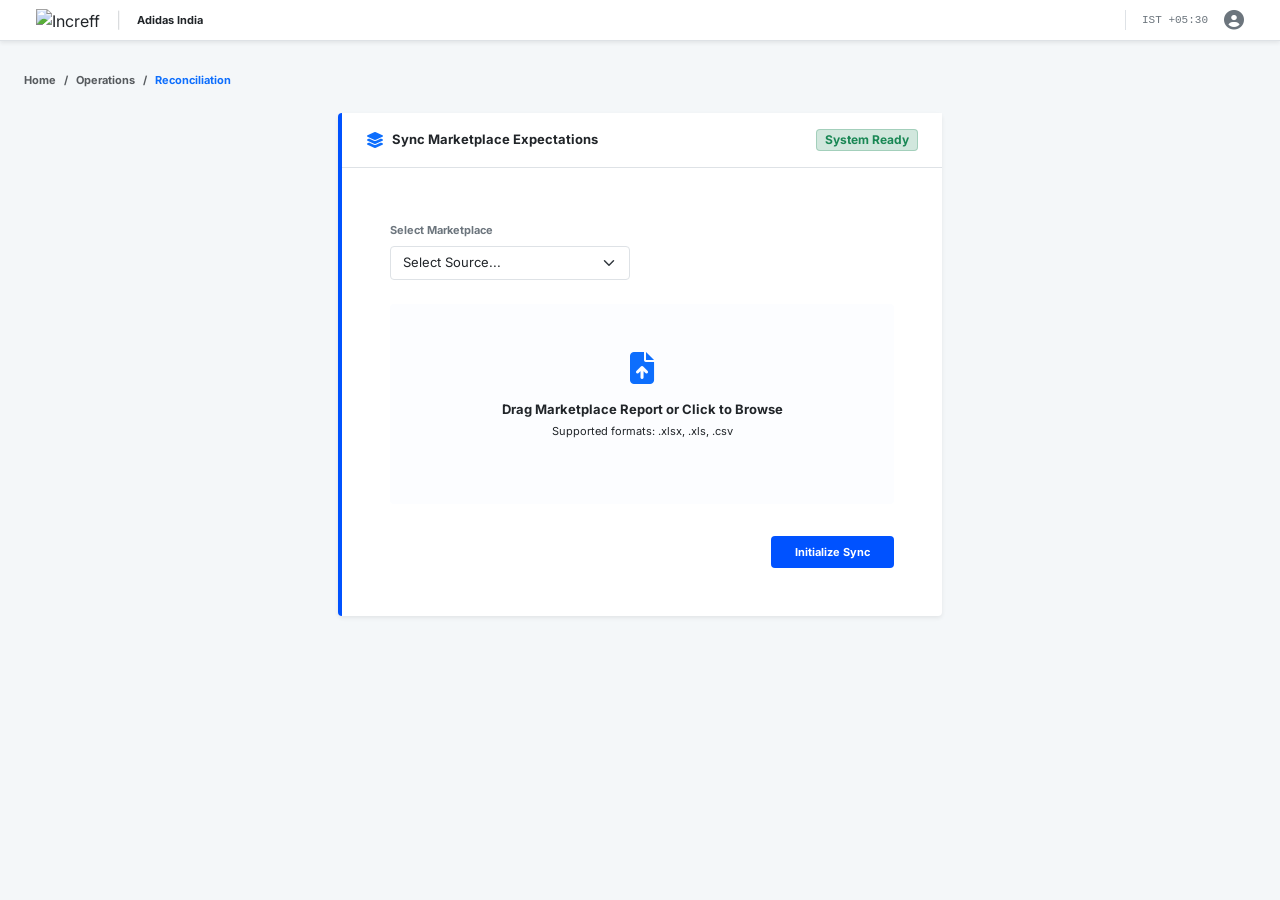
==== index.html @ 899f6508 "Add files via upload" ====
<!DOCTYPE html>
<html lang="en">
<head>
    <meta charset="UTF-8">
    <meta name="viewport" content="width=device-width, initial-scale=1.0">
    <title>Increff | Return Reconciliation AI</title>
    <link href="https://cdn.jsdelivr.net/npm/bootstrap@5.3.0/dist/css/bootstrap.min.css" rel="stylesheet">
    <link href="https://fonts.googleapis.com/css2?family=Inter:wght@400;600;700;800&display=swap" rel="stylesheet">
    <link href="https://cdnjs.cloudflare.com/ajax/libs/font-awesome/6.4.0/css/all.min.css" rel="stylesheet">
    <link rel="stylesheet" href="style.css">
</head>
<body class="increff-bg">

    <nav class="navbar navbar-expand navbar-light bg-white border-bottom fixed-top py-2 px-4 shadow-sm">
        <div class="container-fluid">
            <div class="d-flex align-items-center gap-3">
                <img src="https://cdn.prod.website-files.com/64dacf5e829926e42212e23f/67ea4b4e92d4fccc9bfe60c2_65d6d8b6f1213f493da7d67f_Original%2520Logo_Increff%2520(1).png" alt="Increff" height="22">
                <span class="text-secondary opacity-25">|</span>
                <span class="text-xs fw-bold text-gray-500 uppercase tracking-wider">Adidas India</span>
            </div>
            <div class="ms-auto d-flex align-items-center gap-3 border-start ps-3">
                <span class="text-xs text-secondary font-monospace">IST +05:30</span>
                <i class="fa-solid fa-circle-user text-secondary fs-5"></i>
            </div>
        </div>
    </nav>

    <div class="container-fluid px-4 mt-5 pt-4">
        <nav aria-label="breadcrumb" class="mb-4">
            <ol class="breadcrumb text-xs uppercase fw-bold tracking-tighter">
                <li class="breadcrumb-item"><a href="#" class="text-decoration-none text-muted">Home</a></li>
                <li class="breadcrumb-item"><a href="#" class="text-decoration-none text-muted">Operations</a></li>
                <li class="breadcrumb-item active text-primary" aria-current="page">Reconciliation</li>
            </ol>
        </nav>

        <div class="row justify-content-center">
            <div class="col-12 col-lg-8 col-xl-6">
                <div class="increff-card shadow-sm border-0 rounded-1 animate-fade-in">
                    <div class="card-header bg-white border-bottom px-4 py-3 d-flex align-items-center justify-content-between">
                        <div class="d-flex align-items-center gap-2">
                            <i class="fa-solid fa-layer-group text-primary"></i>
                            <h2 class="text-sm fw-bold text-gray-800 m-0 uppercase tracking-tight">Sync Marketplace Expectations</h2>
                        </div>
                        <span class="badge bg-success-subtle text-success border border-success border-opacity-25 rounded-1">System Ready</span>
                    </div>

                    <div class="card-body p-4 p-md-5">
                        <div id="ui-upload" class="row g-4">
                            <div class="col-md-6">
                                <label class="form-label text-xs fw-bold text-secondary uppercase">Select Marketplace</label>
                                <select id="marketplace-select" class="form-select border-gray-300 rounded-1 text-sm shadow-none focus-primary">
                                    <option value="" disabled selected>Select Source...</option>
                                    <option value="AMAZON_SC">AMAZON_SC</option>
                                    <option value="FLIPKART">FLIPKART</option>
                                    <option value="MYNTRAV4">MYNTRAV4</option>
                                    <option value="NYKAA">NYKAA</option>
                                    <option value="TATACLIQ">TATACLIQ</option>
                                </select>
                            </div>

                            <div class="col-12">
                                <div id="drop-zone" class="increff-dropzone p-5 text-center border-2 border-dashed rounded-1 transition-all cursor-pointer">
                                    <input type="file" id="file-input" class="d-none" accept=".csv,.xlsx,.xls">
                                    <i class="fa-solid fa-file-arrow-up text-primary fs-2 mb-3"></i>
                                    <p id="file-label" class="text-sm fw-bold text-gray-700 mb-1">Drag Marketplace Report or Click to Browse</p>
                                    <p class="text-xs text-gray-400">Supported formats: .xlsx, .xls, .csv</p>
                                </div>
                            </div>

                            <div class="col-12 text-end">
                                <button id="submit-btn" class="btn btn-primary rounded-1 text-xs fw-bold uppercase tracking-widest px-4 py-2 mt-2">
                                    Initialize Sync
                                </button>
                            </div>
                        </div>

                        <div id="ui-processing" class="d-none text-center py-5">
                            <div class="terminal-box text-start p-3 mb-4 font-monospace shadow-inner">
                                <div id="terminal-logs" class="text-xs text-info">
                                    <p class="mb-1 text-secondary opacity-50">> Booting Reconciliation Engine...</p>
                                    <p class="mb-1 text-secondary opacity-50">> Establishing secure handshake with n8n...</p>
                                </div>
                            </div>
                            <div class="spinner-border text-primary spinner-border-sm mb-3" role="status"></div>
                            <p class="text-xs fw-bold text-gray-600 uppercase tracking-widest">Processing Data...</p>
                        </div>

                        <div id="ui-success" class="d-none text-center py-5 animate-slide-up">
                            <div class="success-icon-box mx-auto mb-4">
                                <i class="fa-solid fa-check text-white fs-4"></i>
                            </div>
                            <h4 class="text-lg fw-bold text-gray-800 mb-2">Sync Process Completed</h4>
                            <p class="text-sm text-gray-500 mb-5 px-md-5 text-center">Your reconciliation report for Adidas India has been successfully generated and is ready for export.</p>
                            
                            <div class="d-flex flex-column flex-md-row justify-content-center gap-3">
                                <a id="download-btn" href="#" class="btn btn-dark rounded-1 text-xs fw-bold uppercase px-4 py-2">
                                    Download Final Output
                                </a>
                                <button onclick="location.reload()" class="btn btn-outline-secondary rounded-1 text-xs fw-bold uppercase px-4 py-2">Start New Session</button>
                            </div>
                        </div>
                    </div>
                </div>
            </div>
        </div>
    </div>

    <div class="toast-container position-fixed bottom-0 end-0 p-3">
        <div id="errorToast" class="toast align-items-center text-white bg-danger border-0 rounded-1 shadow" role="alert">
            <div class="d-flex p-2">
                <div class="toast-body text-xs fw-bold">
                    <i class="fa-solid fa-circle-exclamation me-2"></i> <span id="errorMsg">System Error</span>
                </div>
                <button type="button" class="btn-close btn-close-white me-2 m-auto" data-bs-dismiss="toast"></button>
            </div>
        </div>
    </div>

    <script src="https://cdn.jsdelivr.net/npm/bootstrap@5.3.0/dist/js/bootstrap.bundle.min.js"></script>
    <script src="script.js"></script>
</body>
</html>
---- style.css ----
/* Increff Professional Theme */
body {
    background-color: #F4F7F9;
    font-family: 'Inter', sans-serif;
    -webkit-font-smoothing: antialiased;
}

.text-xs {
    font-size: 11px;
}

.text-sm {
    font-size: 13px;
}

.text-lg {
    font-size: 18px;
}

/* Main Widget Card */
.increff-card {
    background: #FFFFFF;
    border-left: 4px solid #0052FF !important;
}

/* Form Styles */
.focus-primary:focus {
    border-color: #0052FF;
    box-shadow: 0 0 0 0.2rem rgba(0, 82, 255, 0.1);
}

.increff-dropzone {
    background-color: #FCFDFF;
    border-color: #DCE3E9;
    transition: all 0.2s ease;
}

.increff-dropzone:hover,
.drop-zone-active {
    background-color: #F0F5FF;
    border-color: #0052FF !important;
}

/* System Monitor Box */
.terminal-box {
    background-color: #1A1C22;
    border-radius: 2px;
    height: 120px;
    overflow-y: auto;
    border-bottom: 2px solid #0052FF;
}

/* Feedback Components */
.success-icon-box {
    width: 60px;
    height: 60px;
    background-color: #2ECC71;
    border-radius: 50%;
    display: flex;
    align-items: center;
    justify-content: center;
}

.btn-primary {
    background-color: #0052FF;
    border: none;
}

.btn-primary:hover {
    background-color: #0041CC;
}

/* Animations */
.animate-fade-in {
    animation: fadeIn 0.4s ease-out;
}

@keyframes fadeIn {
    from {
        opacity: 0;
    }

    to {
        opacity: 1;
    }
}

.animate-slide-up {
    animation: slideUp 0.4s ease-out;
}

@keyframes slideUp {
    from {
        transform: translateY(20px);
        opacity: 0;
    }

    to {
        transform: translateY(0);
        opacity: 1;
    }
}

/* Mobile Adjustments */
@media (max-width: 768px) {
    .container-fluid {
        padding-top: 2rem;
    }

    .card-body {
        padding: 1.5rem !important;
    }
}
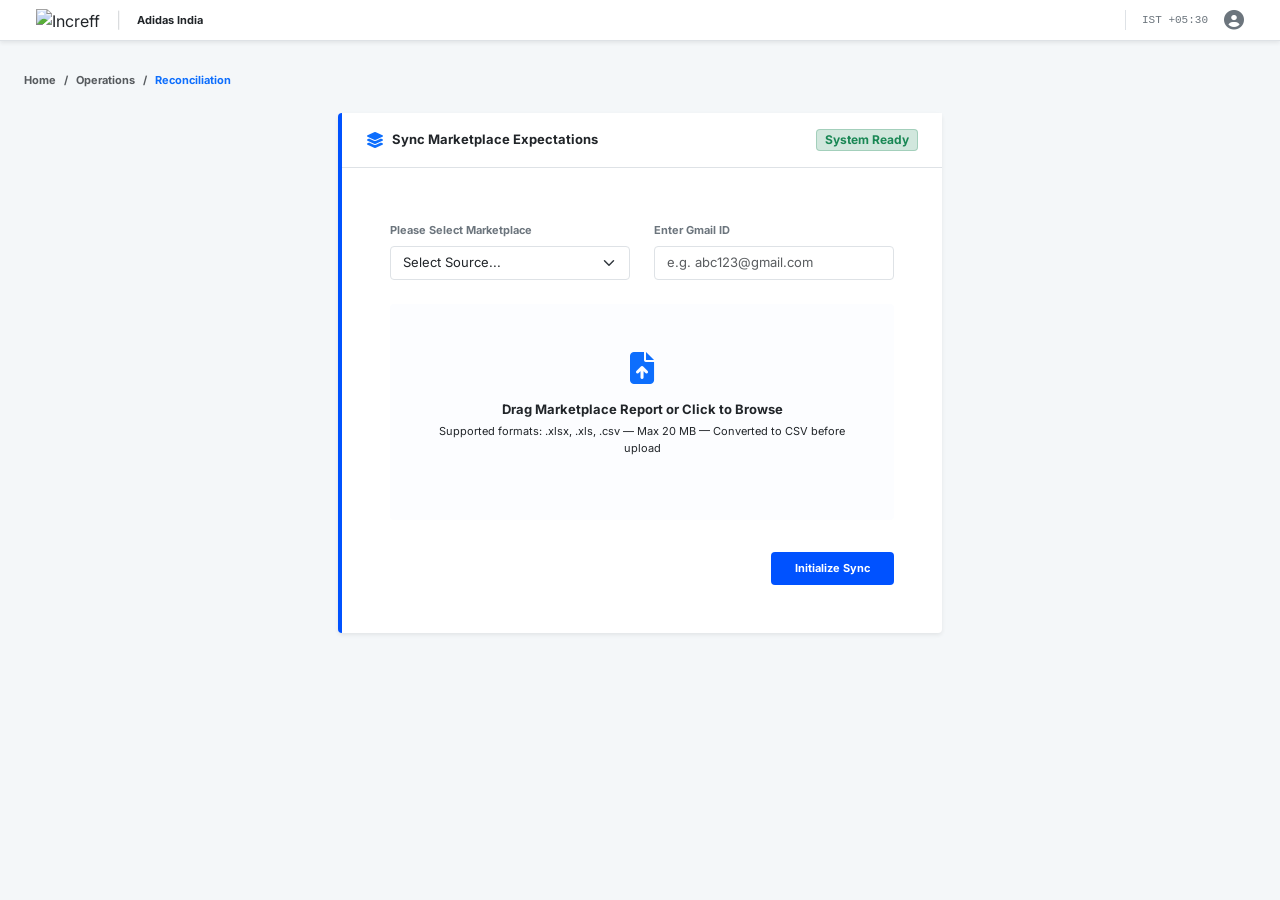
==== commit c6bbaeaf: "Add files via upload Version 3" ====
--- a/index.html
+++ b/index.html
@@ -1,123 +1,153 @@
-<!DOCTYPE html>
-<html lang="en">
-<head>
-    <meta charset="UTF-8">
-    <meta name="viewport" content="width=device-width, initial-scale=1.0">
-    <title>Increff | Return Reconciliation AI</title>
-    <link href="https://cdn.jsdelivr.net/npm/bootstrap@5.3.0/dist/css/bootstrap.min.css" rel="stylesheet">
-    <link href="https://fonts.googleapis.com/css2?family=Inter:wght@400;600;700;800&display=swap" rel="stylesheet">
-    <link href="https://cdnjs.cloudflare.com/ajax/libs/font-awesome/6.4.0/css/all.min.css" rel="stylesheet">
-    <link rel="stylesheet" href="style.css">
-</head>
-<body class="increff-bg">
-
-    <nav class="navbar navbar-expand navbar-light bg-white border-bottom fixed-top py-2 px-4 shadow-sm">
-        <div class="container-fluid">
-            <div class="d-flex align-items-center gap-3">
-                <img src="https://cdn.prod.website-files.com/64dacf5e829926e42212e23f/67ea4b4e92d4fccc9bfe60c2_65d6d8b6f1213f493da7d67f_Original%2520Logo_Increff%2520(1).png" alt="Increff" height="22">
-                <span class="text-secondary opacity-25">|</span>
-                <span class="text-xs fw-bold text-gray-500 uppercase tracking-wider">Adidas India</span>
-            </div>
-            <div class="ms-auto d-flex align-items-center gap-3 border-start ps-3">
-                <span class="text-xs text-secondary font-monospace">IST +05:30</span>
-                <i class="fa-solid fa-circle-user text-secondary fs-5"></i>
-            </div>
-        </div>
-    </nav>
-
-    <div class="container-fluid px-4 mt-5 pt-4">
-        <nav aria-label="breadcrumb" class="mb-4">
-            <ol class="breadcrumb text-xs uppercase fw-bold tracking-tighter">
-                <li class="breadcrumb-item"><a href="#" class="text-decoration-none text-muted">Home</a></li>
-                <li class="breadcrumb-item"><a href="#" class="text-decoration-none text-muted">Operations</a></li>
-                <li class="breadcrumb-item active text-primary" aria-current="page">Reconciliation</li>
-            </ol>
-        </nav>
-
-        <div class="row justify-content-center">
-            <div class="col-12 col-lg-8 col-xl-6">
-                <div class="increff-card shadow-sm border-0 rounded-1 animate-fade-in">
-                    <div class="card-header bg-white border-bottom px-4 py-3 d-flex align-items-center justify-content-between">
-                        <div class="d-flex align-items-center gap-2">
-                            <i class="fa-solid fa-layer-group text-primary"></i>
-                            <h2 class="text-sm fw-bold text-gray-800 m-0 uppercase tracking-tight">Sync Marketplace Expectations</h2>
-                        </div>
-                        <span class="badge bg-success-subtle text-success border border-success border-opacity-25 rounded-1">System Ready</span>
-                    </div>
-
-                    <div class="card-body p-4 p-md-5">
-                        <div id="ui-upload" class="row g-4">
-                            <div class="col-md-6">
-                                <label class="form-label text-xs fw-bold text-secondary uppercase">Select Marketplace</label>
-                                <select id="marketplace-select" class="form-select border-gray-300 rounded-1 text-sm shadow-none focus-primary">
-                                    <option value="" disabled selected>Select Source...</option>
-                                    <option value="AMAZON_SC">AMAZON_SC</option>
-                                    <option value="FLIPKART">FLIPKART</option>
-                                    <option value="MYNTRAV4">MYNTRAV4</option>
-                                    <option value="NYKAA">NYKAA</option>
-                                    <option value="TATACLIQ">TATACLIQ</option>
-                                </select>
-                            </div>
-
-                            <div class="col-12">
-                                <div id="drop-zone" class="increff-dropzone p-5 text-center border-2 border-dashed rounded-1 transition-all cursor-pointer">
-                                    <input type="file" id="file-input" class="d-none" accept=".csv,.xlsx,.xls">
-                                    <i class="fa-solid fa-file-arrow-up text-primary fs-2 mb-3"></i>
-                                    <p id="file-label" class="text-sm fw-bold text-gray-700 mb-1">Drag Marketplace Report or Click to Browse</p>
-                                    <p class="text-xs text-gray-400">Supported formats: .xlsx, .xls, .csv</p>
-                                </div>
-                            </div>
-
-                            <div class="col-12 text-end">
-                                <button id="submit-btn" class="btn btn-primary rounded-1 text-xs fw-bold uppercase tracking-widest px-4 py-2 mt-2">
-                                    Initialize Sync
-                                </button>
-                            </div>
-                        </div>
-
-                        <div id="ui-processing" class="d-none text-center py-5">
-                            <div class="terminal-box text-start p-3 mb-4 font-monospace shadow-inner">
-                                <div id="terminal-logs" class="text-xs text-info">
-                                    <p class="mb-1 text-secondary opacity-50">> Booting Reconciliation Engine...</p>
-                                    <p class="mb-1 text-secondary opacity-50">> Establishing secure handshake with n8n...</p>
-                                </div>
-                            </div>
-                            <div class="spinner-border text-primary spinner-border-sm mb-3" role="status"></div>
-                            <p class="text-xs fw-bold text-gray-600 uppercase tracking-widest">Processing Data...</p>
-                        </div>
-
-                        <div id="ui-success" class="d-none text-center py-5 animate-slide-up">
-                            <div class="success-icon-box mx-auto mb-4">
-                                <i class="fa-solid fa-check text-white fs-4"></i>
-                            </div>
-                            <h4 class="text-lg fw-bold text-gray-800 mb-2">Sync Process Completed</h4>
-                            <p class="text-sm text-gray-500 mb-5 px-md-5 text-center">Your reconciliation report for Adidas India has been successfully generated and is ready for export.</p>
-                            
-                            <div class="d-flex flex-column flex-md-row justify-content-center gap-3">
-                                <a id="download-btn" href="#" class="btn btn-dark rounded-1 text-xs fw-bold uppercase px-4 py-2">
-                                    Download Final Output
-                                </a>
-                                <button onclick="location.reload()" class="btn btn-outline-secondary rounded-1 text-xs fw-bold uppercase px-4 py-2">Start New Session</button>
-                            </div>
-                        </div>
-                    </div>
-                </div>
-            </div>
-        </div>
-    </div>
-
-    <div class="toast-container position-fixed bottom-0 end-0 p-3">
-        <div id="errorToast" class="toast align-items-center text-white bg-danger border-0 rounded-1 shadow" role="alert">
-            <div class="d-flex p-2">
-                <div class="toast-body text-xs fw-bold">
-                    <i class="fa-solid fa-circle-exclamation me-2"></i> <span id="errorMsg">System Error</span>
-                </div>
-                <button type="button" class="btn-close btn-close-white me-2 m-auto" data-bs-dismiss="toast"></button>
-            </div>
-        </div>
-    </div>
-
-    <script src="https://cdn.jsdelivr.net/npm/bootstrap@5.3.0/dist/js/bootstrap.bundle.min.js"></script>
-    <script src="script.js"></script>
-</body>
-</html>+<!DOCTYPE html>
+<html lang="en">
+<head>
+    <meta charset="UTF-8">
+    <meta name="viewport" content="width=device-width, initial-scale=1.0">
+    <title>Increff | Return Reconciliation AI</title>
+    <link href="https://cdn.jsdelivr.net/npm/bootstrap@5.3.0/dist/css/bootstrap.min.css" rel="stylesheet">
+    <link href="https://fonts.googleapis.com/css2?family=Inter:wght@400;600;700;800&display=swap" rel="stylesheet">
+    <link href="https://cdnjs.cloudflare.com/ajax/libs/font-awesome/6.4.0/css/all.min.css" rel="stylesheet">
+    <link rel="stylesheet" href="style.css">
+</head>
+<body class="increff-bg">
+
+    <nav class="navbar navbar-expand navbar-light bg-white border-bottom fixed-top py-2 px-4 shadow-sm">
+        <div class="container-fluid">
+            <div class="d-flex align-items-center gap-3">
+                <img src="https://cdn.prod.website-files.com/64dacf5e829926e42212e23f/67ea4b4e92d4fccc9bfe60c2_65d6d8b6f1213f493da7d67f_Original%2520Logo_Increff%2520(1).png" alt="Increff" height="22">
+                <span class="text-secondary opacity-25">|</span>
+                <span class="inc-text-xs fw-bold text-gray-500 uppercase tracking-wider">Adidas India</span>
+            </div>
+            <div class="ms-auto d-flex align-items-center gap-3 border-start ps-3">
+                <span class="inc-text-xs text-secondary font-monospace">IST +05:30</span>
+                <i class="fa-solid fa-circle-user text-secondary fs-5"></i>
+            </div>
+        </div>
+    </nav>
+
+    <div class="container-fluid px-4 mt-5 pt-4">
+        <nav aria-label="breadcrumb" class="mb-4">
+            <ol class="breadcrumb inc-text-xs uppercase fw-bold tracking-tighter">
+                <li class="breadcrumb-item"><a href="#" class="text-decoration-none text-muted">Home</a></li>
+                <li class="breadcrumb-item"><a href="#" class="text-decoration-none text-muted">Operations</a></li>
+                <li class="breadcrumb-item active text-primary" aria-current="page">Reconciliation</li>
+            </ol>
+        </nav>
+
+        <div class="row justify-content-center">
+            <div class="col-12 col-lg-8 col-xl-6">
+                <div class="increff-card shadow-sm border-0 rounded-1 animate-fade-in">
+                    <div class="card-header bg-white border-bottom px-4 py-3 d-flex align-items-center justify-content-between">
+                        <div class="d-flex align-items-center gap-2">
+                            <i class="fa-solid fa-layer-group text-primary"></i>
+                            <h2 class="inc-text-sm fw-bold text-gray-800 m-0 uppercase tracking-tight">Sync Marketplace Expectations</h2>
+                        </div>
+                        <span class="badge bg-success-subtle text-success border border-success border-opacity-25 rounded-1">System Ready</span>
+                    </div>
+
+                    <div class="card-body p-4 p-md-5">
+
+                        <!-- Upload UI -->
+                        <div id="ui-upload" class="row g-4">
+                            <div class="col-md-6">
+                                <label class="form-label inc-text-xs fw-bold text-secondary uppercase" for="marketplace-select">Please Select Marketplace</label>
+                                <select id="marketplace-select" class="form-select border-gray-300 rounded-1 inc-text-sm shadow-none focus-primary">
+                                    <option value="" disabled selected>Select Source...</option>
+                                    <option value="AMAZON_SC">AMAZON_SC</option>
+                                    <option value="FLIPKART">FLIPKART</option>
+                                    <option value="MYNTRAV4">MYNTRAV4</option>
+                                    <option value="NYKAA">NYKAA</option>
+                                    <option value="TATACLIQ">TATACLIQ</option>
+                                </select>
+                                <div id="marketplace-error" class="inc-text-xs text-danger mt-1 d-none">Please select a marketplace.</div>
+                            </div>
+
+                            <div class="col-md-6">
+                                <label class="form-label inc-text-xs fw-bold text-secondary uppercase" for="user-id">Enter Gmail ID</label>
+                                <input
+                                    type="text"
+                                    id="user-id"
+                                    class="form-control border-gray-300 rounded-1 inc-text-sm shadow-none focus-primary"
+                                    placeholder="e.g. abc123@gmail.com"
+                                    maxlength="50"
+                                    autocomplete="off"
+                                    spellcheck="false"
+                                >
+                                <div id="user-id-error" class="inc-text-xs text-danger mt-1 d-none">Enter a valid User ID (letters, numbers, underscores, hyphens only).</div>
+                            </div>
+
+                            <div class="col-12">
+                                <div id="drop-zone"
+                                     class="increff-dropzone p-5 text-center border-2 border-dashed rounded-1 transition-all cursor-pointer"
+                                     role="button"
+                                     tabindex="0"
+                                     aria-label="Upload marketplace report. Drag and drop or press Enter to browse files.">
+                                    <input type="file" id="file-input" class="d-none" accept=".csv,.xlsx,.xls">
+                                    <i class="fa-solid fa-file-arrow-up text-primary fs-2 mb-3"></i>
+                                    <p id="file-label" class="inc-text-sm fw-bold text-gray-700 mb-1">Drag Marketplace Report or Click to Browse</p>
+                                    <p class="inc-text-xs text-gray-400">Supported formats: .xlsx, .xls, .csv &mdash; Max 20 MB &mdash; Converted to CSV before upload</p>
+                                </div>
+                                <div id="file-error" class="inc-text-xs text-danger mt-1 d-none">Please upload a valid file.</div>
+                            </div>
+
+                            <div class="col-12 text-end">
+                                <button id="submit-btn" class="btn btn-primary rounded-1 inc-text-xs fw-bold uppercase tracking-widest px-4 py-2 mt-2">
+                                    Initialize Sync
+                                </button>
+                            </div>
+                        </div>
+
+                        <!-- Processing UI -->
+                        <div id="ui-processing" class="d-none text-center py-5">
+                            <div class="terminal-box text-start p-3 mb-4 font-monospace shadow-inner">
+                                <div id="terminal-logs" class="inc-text-xs text-info">
+                                    <p class="mb-1 text-secondary opacity-50">> Booting Reconciliation Engine...</p>
+                                    <p class="mb-1 text-secondary opacity-50">> Establishing secure handshake with n8n...</p>
+                                </div>
+                            </div>
+                            <div class="spinner-border text-primary spinner-border-sm mb-3" role="status">
+                                <span class="visually-hidden">Processing...</span>
+                            </div>
+                            <p class="inc-text-xs fw-bold text-gray-600 uppercase tracking-widest">Processing Data...</p>
+                        </div>
+
+                        <!-- Success UI -->
+                        <div id="ui-success" class="d-none text-center py-5 animate-slide-up">
+                            <div class="success-icon-box mx-auto mb-4">
+                                <i class="fa-solid fa-check text-white fs-4"></i>
+                            </div>
+                            <h4 class="inc-text-lg fw-bold text-gray-800 mb-2">Sync Process Completed</h4>
+                            <p class="inc-text-sm text-gray-500 mb-2 px-md-5 text-center">Your reconciliation report has been queued successfully.</p>
+                            <p class="inc-text-xs text-gray-400 mb-4 px-md-5 text-center">
+                                <i class="fa-solid fa-envelope me-1"></i>
+                                The output will be delivered to your registered email shortly. <b>Thank You</b>
+                            </p>
+                            <div class="mt-2">
+                                <button id="reset-btn" class="btn btn-primary rounded-1 inc-text-xs fw-bold uppercase tracking-widest px-4 py-2">Start New Sync</button>
+                            </div>
+                        </div>
+
+                    </div>
+                </div>
+            </div>
+        </div>
+    </div>
+
+    <!-- Error Toast -->
+    <div class="toast-container position-fixed bottom-0 end-0 p-3">
+        <div id="errorToast" class="toast align-items-center text-white bg-danger border-0 rounded-1 shadow" role="alert" aria-live="assertive" aria-atomic="true">
+            <div class="d-flex p-2">
+                <div class="toast-body inc-text-xs fw-bold">
+                    <i class="fa-solid fa-circle-exclamation me-2"></i> <span id="errorMsg">System Error</span>
+                </div>
+                <button type="button" class="btn-close btn-close-white me-2 m-auto" data-bs-dismiss="toast" aria-label="Close"></button>
+            </div>
+        </div>
+    </div>
+
+    <script src="https://cdn.jsdelivr.net/npm/bootstrap@5.3.0/dist/js/bootstrap.bundle.min.js"></script>
+    <!-- SheetJS for client-side XLSX/XLS → CSV conversion -->
+    <script src="https://cdn.jsdelivr.net/npm/xlsx@0.18.5/dist/xlsx.full.min.js"></script>
+    <script src="script.js"></script>
+</body>
+</html>
--- a/style.css
+++ b/style.css
@@ -1,113 +1,122 @@
-/* Increff Professional Theme */
-body {
-    background-color: #F4F7F9;
-    font-family: 'Inter', sans-serif;
-    -webkit-font-smoothing: antialiased;
-}
-
-.text-xs {
-    font-size: 11px;
-}
-
-.text-sm {
-    font-size: 13px;
-}
-
-.text-lg {
-    font-size: 18px;
-}
-
-/* Main Widget Card */
-.increff-card {
-    background: #FFFFFF;
-    border-left: 4px solid #0052FF !important;
-}
-
-/* Form Styles */
-.focus-primary:focus {
-    border-color: #0052FF;
-    box-shadow: 0 0 0 0.2rem rgba(0, 82, 255, 0.1);
-}
-
-.increff-dropzone {
-    background-color: #FCFDFF;
-    border-color: #DCE3E9;
-    transition: all 0.2s ease;
-}
-
-.increff-dropzone:hover,
-.drop-zone-active {
-    background-color: #F0F5FF;
-    border-color: #0052FF !important;
-}
-
-/* System Monitor Box */
-.terminal-box {
-    background-color: #1A1C22;
-    border-radius: 2px;
-    height: 120px;
-    overflow-y: auto;
-    border-bottom: 2px solid #0052FF;
-}
-
-/* Feedback Components */
-.success-icon-box {
-    width: 60px;
-    height: 60px;
-    background-color: #2ECC71;
-    border-radius: 50%;
-    display: flex;
-    align-items: center;
-    justify-content: center;
-}
-
-.btn-primary {
-    background-color: #0052FF;
-    border: none;
-}
-
-.btn-primary:hover {
-    background-color: #0041CC;
-}
-
-/* Animations */
-.animate-fade-in {
-    animation: fadeIn 0.4s ease-out;
-}
-
-@keyframes fadeIn {
-    from {
-        opacity: 0;
-    }
-
-    to {
-        opacity: 1;
-    }
-}
-
-.animate-slide-up {
-    animation: slideUp 0.4s ease-out;
-}
-
-@keyframes slideUp {
-    from {
-        transform: translateY(20px);
-        opacity: 0;
-    }
-
-    to {
-        transform: translateY(0);
-        opacity: 1;
-    }
-}
-
-/* Mobile Adjustments */
-@media (max-width: 768px) {
-    .container-fluid {
-        padding-top: 2rem;
-    }
-
-    .card-body {
-        padding: 1.5rem !important;
-    }
-}+/* Increff Professional Theme */
+body {
+    background-color: #F4F7F9;
+    font-family: 'Inter', sans-serif;
+    -webkit-font-smoothing: antialiased;
+}
+
+/* FIX: Renamed .text-xs/.text-sm/.text-lg → .inc-text-* to avoid Bootstrap namespace conflicts */
+.inc-text-xs {
+    font-size: 11px;
+}
+
+.inc-text-sm {
+    font-size: 13px;
+}
+
+.inc-text-lg {
+    font-size: 18px;
+}
+
+/* Main Widget Card */
+.increff-card {
+    background: #FFFFFF;
+    border-left: 4px solid #0052FF !important;
+}
+
+/* Form Styles */
+.focus-primary:focus {
+    border-color: #0052FF;
+    box-shadow: 0 0 0 0.2rem rgba(0, 82, 255, 0.1);
+}
+
+.increff-dropzone {
+    background-color: #FCFDFF;
+    border-color: #DCE3E9;
+    transition: all 0.2s ease;
+}
+
+/* FIX: Added :focus style so keyboard users can see focus state on the drop zone */
+.increff-dropzone:hover,
+.increff-dropzone:focus,
+.drop-zone-active {
+    background-color: #F0F5FF;
+    border-color: #0052FF !important;
+    outline: none;
+}
+
+/* System Monitor Box */
+.terminal-box {
+    background-color: #1A1C22;
+    border-radius: 2px;
+    height: 120px;
+    overflow-y: auto;
+    border-bottom: 2px solid #0052FF;
+}
+
+/* Feedback Components */
+.success-icon-box {
+    width: 60px;
+    height: 60px;
+    background-color: #2ECC71;
+    border-radius: 50%;
+    display: flex;
+    align-items: center;
+    justify-content: center;
+}
+
+.btn-primary {
+    background-color: #0052FF;
+    border: none;
+}
+
+.btn-primary:hover {
+    background-color: #0041CC;
+}
+
+.btn-primary:disabled {
+    background-color: #7FAAFF;
+    cursor: not-allowed;
+}
+
+/* Animations */
+.animate-fade-in {
+    animation: fadeIn 0.4s ease-out;
+}
+
+@keyframes fadeIn {
+    from {
+        opacity: 0;
+    }
+
+    to {
+        opacity: 1;
+    }
+}
+
+.animate-slide-up {
+    animation: slideUp 0.4s ease-out;
+}
+
+@keyframes slideUp {
+    from {
+        transform: translateY(20px);
+        opacity: 0;
+    }
+
+    to {
+        transform: translateY(0);
+        opacity: 1;
+    }
+}
+
+/* Mobile Adjustments */
+@media (max-width: 768px) {
+    .container-fluid {
+        padding-top: 2rem;
+    }
+
+    .card-body {
+        padding: 1.5rem !important;
+    }
+}
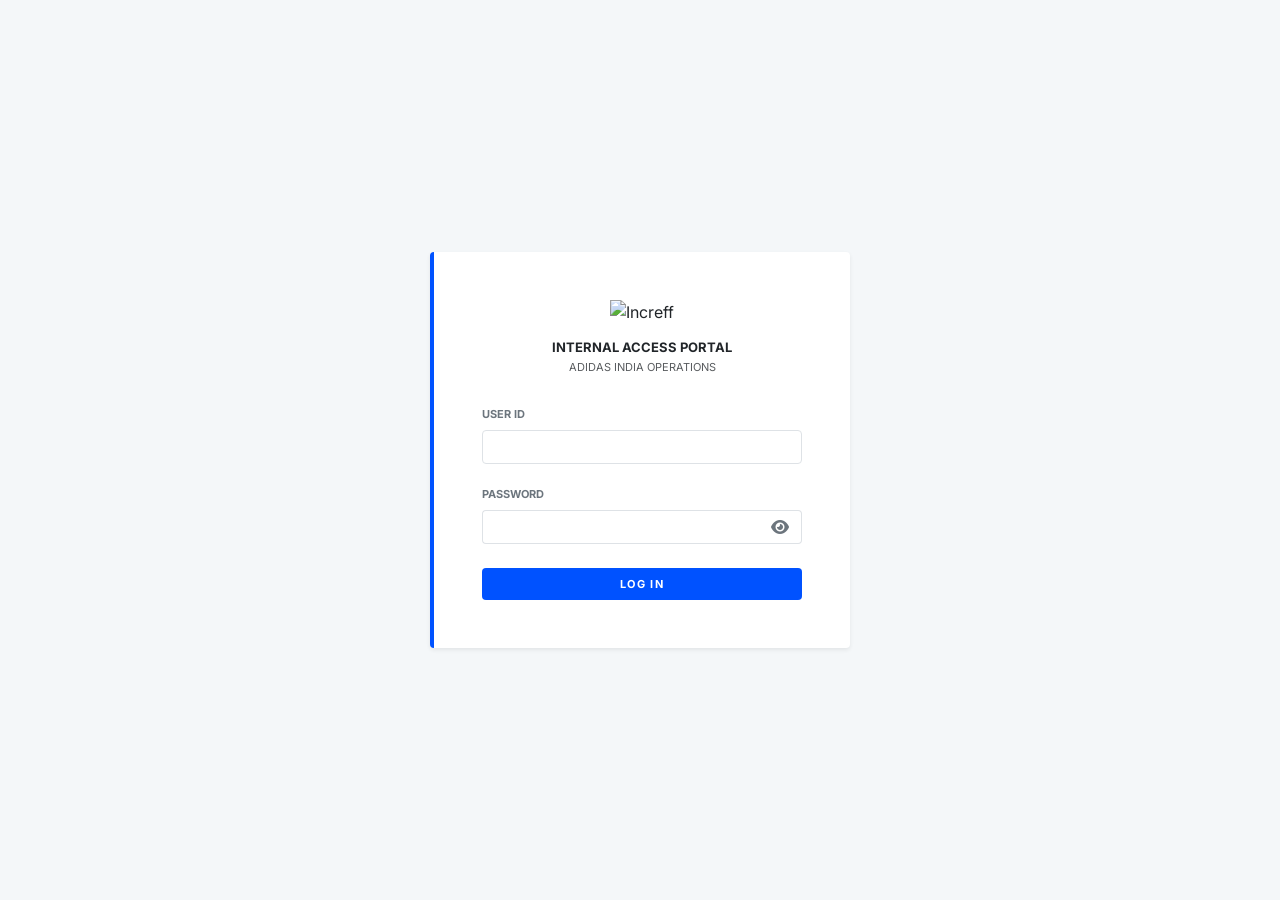
==== commit 788d0483: "Add files via upload Version 5" ====
--- a/index.html
+++ b/index.html
@@ -1,153 +1,44 @@
-<!DOCTYPE html>
-<html lang="en">
-<head>
-    <meta charset="UTF-8">
-    <meta name="viewport" content="width=device-width, initial-scale=1.0">
-    <title>Increff | Return Reconciliation AI</title>
-    <link href="https://cdn.jsdelivr.net/npm/bootstrap@5.3.0/dist/css/bootstrap.min.css" rel="stylesheet">
-    <link href="https://fonts.googleapis.com/css2?family=Inter:wght@400;600;700;800&display=swap" rel="stylesheet">
-    <link href="https://cdnjs.cloudflare.com/ajax/libs/font-awesome/6.4.0/css/all.min.css" rel="stylesheet">
-    <link rel="stylesheet" href="style.css">
-</head>
-<body class="increff-bg">
-
-    <nav class="navbar navbar-expand navbar-light bg-white border-bottom fixed-top py-2 px-4 shadow-sm">
-        <div class="container-fluid">
-            <div class="d-flex align-items-center gap-3">
-                <img src="https://cdn.prod.website-files.com/64dacf5e829926e42212e23f/67ea4b4e92d4fccc9bfe60c2_65d6d8b6f1213f493da7d67f_Original%2520Logo_Increff%2520(1).png" alt="Increff" height="22">
-                <span class="text-secondary opacity-25">|</span>
-                <span class="inc-text-xs fw-bold text-gray-500 uppercase tracking-wider">Adidas India</span>
-            </div>
-            <div class="ms-auto d-flex align-items-center gap-3 border-start ps-3">
-                <span class="inc-text-xs text-secondary font-monospace">IST +05:30</span>
-                <i class="fa-solid fa-circle-user text-secondary fs-5"></i>
-            </div>
-        </div>
-    </nav>
-
-    <div class="container-fluid px-4 mt-5 pt-4">
-        <nav aria-label="breadcrumb" class="mb-4">
-            <ol class="breadcrumb inc-text-xs uppercase fw-bold tracking-tighter">
-                <li class="breadcrumb-item"><a href="#" class="text-decoration-none text-muted">Home</a></li>
-                <li class="breadcrumb-item"><a href="#" class="text-decoration-none text-muted">Operations</a></li>
-                <li class="breadcrumb-item active text-primary" aria-current="page">Reconciliation</li>
-            </ol>
-        </nav>
-
-        <div class="row justify-content-center">
-            <div class="col-12 col-lg-8 col-xl-6">
-                <div class="increff-card shadow-sm border-0 rounded-1 animate-fade-in">
-                    <div class="card-header bg-white border-bottom px-4 py-3 d-flex align-items-center justify-content-between">
-                        <div class="d-flex align-items-center gap-2">
-                            <i class="fa-solid fa-layer-group text-primary"></i>
-                            <h2 class="inc-text-sm fw-bold text-gray-800 m-0 uppercase tracking-tight">Sync Marketplace Expectations</h2>
-                        </div>
-                        <span class="badge bg-success-subtle text-success border border-success border-opacity-25 rounded-1">System Ready</span>
-                    </div>
-
-                    <div class="card-body p-4 p-md-5">
-
-                        <!-- Upload UI -->
-                        <div id="ui-upload" class="row g-4">
-                            <div class="col-md-6">
-                                <label class="form-label inc-text-xs fw-bold text-secondary uppercase" for="marketplace-select">Please Select Marketplace</label>
-                                <select id="marketplace-select" class="form-select border-gray-300 rounded-1 inc-text-sm shadow-none focus-primary">
-                                    <option value="" disabled selected>Select Source...</option>
-                                    <option value="AMAZON_SC">AMAZON_SC</option>
-                                    <option value="FLIPKART">FLIPKART</option>
-                                    <option value="MYNTRAV4">MYNTRAV4</option>
-                                    <option value="NYKAA">NYKAA</option>
-                                    <option value="TATACLIQ">TATACLIQ</option>
-                                </select>
-                                <div id="marketplace-error" class="inc-text-xs text-danger mt-1 d-none">Please select a marketplace.</div>
-                            </div>
-
-                            <div class="col-md-6">
-                                <label class="form-label inc-text-xs fw-bold text-secondary uppercase" for="user-id">Enter Gmail ID</label>
-                                <input
-                                    type="text"
-                                    id="user-id"
-                                    class="form-control border-gray-300 rounded-1 inc-text-sm shadow-none focus-primary"
-                                    placeholder="e.g. abc123@gmail.com"
-                                    maxlength="50"
-                                    autocomplete="off"
-                                    spellcheck="false"
-                                >
-                                <div id="user-id-error" class="inc-text-xs text-danger mt-1 d-none">Enter a valid User ID (letters, numbers, underscores, hyphens only).</div>
-                            </div>
-
-                            <div class="col-12">
-                                <div id="drop-zone"
-                                     class="increff-dropzone p-5 text-center border-2 border-dashed rounded-1 transition-all cursor-pointer"
-                                     role="button"
-                                     tabindex="0"
-                                     aria-label="Upload marketplace report. Drag and drop or press Enter to browse files.">
-                                    <input type="file" id="file-input" class="d-none" accept=".csv,.xlsx,.xls">
-                                    <i class="fa-solid fa-file-arrow-up text-primary fs-2 mb-3"></i>
-                                    <p id="file-label" class="inc-text-sm fw-bold text-gray-700 mb-1">Drag Marketplace Report or Click to Browse</p>
-                                    <p class="inc-text-xs text-gray-400">Supported formats: .xlsx, .xls, .csv &mdash; Max 20 MB &mdash; Converted to CSV before upload</p>
-                                </div>
-                                <div id="file-error" class="inc-text-xs text-danger mt-1 d-none">Please upload a valid file.</div>
-                            </div>
-
-                            <div class="col-12 text-end">
-                                <button id="submit-btn" class="btn btn-primary rounded-1 inc-text-xs fw-bold uppercase tracking-widest px-4 py-2 mt-2">
-                                    Initialize Sync
-                                </button>
-                            </div>
-                        </div>
-
-                        <!-- Processing UI -->
-                        <div id="ui-processing" class="d-none text-center py-5">
-                            <div class="terminal-box text-start p-3 mb-4 font-monospace shadow-inner">
-                                <div id="terminal-logs" class="inc-text-xs text-info">
-                                    <p class="mb-1 text-secondary opacity-50">> Booting Reconciliation Engine...</p>
-                                    <p class="mb-1 text-secondary opacity-50">> Establishing secure handshake with n8n...</p>
-                                </div>
-                            </div>
-                            <div class="spinner-border text-primary spinner-border-sm mb-3" role="status">
-                                <span class="visually-hidden">Processing...</span>
-                            </div>
-                            <p class="inc-text-xs fw-bold text-gray-600 uppercase tracking-widest">Processing Data...</p>
-                        </div>
-
-                        <!-- Success UI -->
-                        <div id="ui-success" class="d-none text-center py-5 animate-slide-up">
-                            <div class="success-icon-box mx-auto mb-4">
-                                <i class="fa-solid fa-check text-white fs-4"></i>
-                            </div>
-                            <h4 class="inc-text-lg fw-bold text-gray-800 mb-2">Sync Process Completed</h4>
-                            <p class="inc-text-sm text-gray-500 mb-2 px-md-5 text-center">Your reconciliation report has been queued successfully.</p>
-                            <p class="inc-text-xs text-gray-400 mb-4 px-md-5 text-center">
-                                <i class="fa-solid fa-envelope me-1"></i>
-                                The output will be delivered to your registered email shortly. <b>Thank You</b>
-                            </p>
-                            <div class="mt-2">
-                                <button id="reset-btn" class="btn btn-primary rounded-1 inc-text-xs fw-bold uppercase tracking-widest px-4 py-2">Start New Sync</button>
-                            </div>
-                        </div>
-
-                    </div>
-                </div>
-            </div>
-        </div>
-    </div>
-
-    <!-- Error Toast -->
-    <div class="toast-container position-fixed bottom-0 end-0 p-3">
-        <div id="errorToast" class="toast align-items-center text-white bg-danger border-0 rounded-1 shadow" role="alert" aria-live="assertive" aria-atomic="true">
-            <div class="d-flex p-2">
-                <div class="toast-body inc-text-xs fw-bold">
-                    <i class="fa-solid fa-circle-exclamation me-2"></i> <span id="errorMsg">System Error</span>
-                </div>
-                <button type="button" class="btn-close btn-close-white me-2 m-auto" data-bs-dismiss="toast" aria-label="Close"></button>
-            </div>
-        </div>
-    </div>
-
-    <script src="https://cdn.jsdelivr.net/npm/bootstrap@5.3.0/dist/js/bootstrap.bundle.min.js"></script>
-    <!-- SheetJS for client-side XLSX/XLS → CSV conversion -->
-    <script src="https://cdn.jsdelivr.net/npm/xlsx@0.18.5/dist/xlsx.full.min.js"></script>
-    <script src="script.js"></script>
-</body>
-</html>
+<!DOCTYPE html>
+<html lang="en">
+<head>
+    <meta charset="UTF-8">
+    <meta name="viewport" content="width=device-width, initial-scale=1.0, maximum-scale=1.0, user-scalable=no">
+    <title>Login | Increff Return AI</title>
+    <link href="https://cdn.jsdelivr.net/npm/bootstrap@5.3.0/dist/css/bootstrap.min.css" rel="stylesheet">
+    <link href="https://fonts.googleapis.com/css2?family=Inter:wght@400;600;700&display=swap" rel="stylesheet">
+    <link href="https://cdnjs.cloudflare.com/ajax/libs/font-awesome/6.4.0/css/all.min.css" rel="stylesheet">
+    <link rel="stylesheet" href="style.css">
+</head>
+<body class="increff-bg d-flex align-items-center justify-content-center vh-100 px-3">
+    <div class="increff-card bg-white p-4 p-md-5 shadow-sm border-0 rounded-1 animate-fade-in" style="max-width: 420px; width: 100%;">
+        
+        <div class="text-center mb-4">
+            <img src="https://cdn.prod.website-files.com/64dacf5e829926e42212e23f/67ea4b4e92d4fccc9bfe60c2_65d6d8b6f1213f493da7d67f_Original%2520Logo_Increff%2520(1).png" alt="Increff" height="24" class="mb-3">
+            <h2 class="inc-text-sm fw-bold text-gray-800 uppercase tracking-tight m-0">Internal Access Portal</h2>
+            <p class="inc-text-xs text-muted uppercase mt-1">Adidas India Operations</p>
+        </div>
+        
+        <div class="mb-3">
+            <label class="form-label inc-text-xs fw-bold text-secondary uppercase">User ID</label>
+            <input type="text" id="login-user" class="form-control inc-text-sm rounded-1 shadow-none focus-primary" >
+        </div>
+
+        <div class="mb-4">
+            <label class="form-label inc-text-xs fw-bold text-secondary uppercase">Password</label>
+            <div class="input-group">
+                <input type="password" id="login-pass" class="form-control inc-text-sm rounded-start-1 shadow-none focus-primary border-end-0" >
+                <span class="input-group-text bg-white border-start-0 rounded-end-1 cursor-pointer" id="toggle-password" style="cursor: pointer;">
+                    <i class="fa-solid fa-eye text-secondary" id="eye-icon"></i>
+                </span>
+            </div>
+        </div>
+
+        <button id="login-btn" class="btn btn-primary w-100 rounded-1 inc-text-xs fw-bold uppercase tracking-widest py-2">Log In</button>
+        
+        <div id="login-error" class="inc-text-xs text-danger mt-3 text-center d-none fw-bold">
+            <i class="fa-solid fa-circle-exclamation me-1"></i> Access Denied: Invalid Credentials
+        </div>
+    </div>
+    <script src="login.js"></script>
+</body>
+</html>
--- a/style.css
+++ b/style.css
@@ -1,122 +1,118 @@
-/* Increff Professional Theme */
-body {
-    background-color: #F4F7F9;
-    font-family: 'Inter', sans-serif;
-    -webkit-font-smoothing: antialiased;
-}
-
-/* FIX: Renamed .text-xs/.text-sm/.text-lg → .inc-text-* to avoid Bootstrap namespace conflicts */
-.inc-text-xs {
-    font-size: 11px;
-}
-
-.inc-text-sm {
-    font-size: 13px;
-}
-
-.inc-text-lg {
-    font-size: 18px;
-}
-
-/* Main Widget Card */
-.increff-card {
-    background: #FFFFFF;
-    border-left: 4px solid #0052FF !important;
-}
-
-/* Form Styles */
-.focus-primary:focus {
-    border-color: #0052FF;
-    box-shadow: 0 0 0 0.2rem rgba(0, 82, 255, 0.1);
-}
-
-.increff-dropzone {
-    background-color: #FCFDFF;
-    border-color: #DCE3E9;
-    transition: all 0.2s ease;
-}
-
-/* FIX: Added :focus style so keyboard users can see focus state on the drop zone */
-.increff-dropzone:hover,
-.increff-dropzone:focus,
-.drop-zone-active {
-    background-color: #F0F5FF;
-    border-color: #0052FF !important;
-    outline: none;
-}
-
-/* System Monitor Box */
-.terminal-box {
-    background-color: #1A1C22;
-    border-radius: 2px;
-    height: 120px;
-    overflow-y: auto;
-    border-bottom: 2px solid #0052FF;
-}
-
-/* Feedback Components */
-.success-icon-box {
-    width: 60px;
-    height: 60px;
-    background-color: #2ECC71;
-    border-radius: 50%;
-    display: flex;
-    align-items: center;
-    justify-content: center;
-}
-
-.btn-primary {
-    background-color: #0052FF;
-    border: none;
-}
-
-.btn-primary:hover {
-    background-color: #0041CC;
-}
-
-.btn-primary:disabled {
-    background-color: #7FAAFF;
-    cursor: not-allowed;
-}
-
-/* Animations */
-.animate-fade-in {
-    animation: fadeIn 0.4s ease-out;
-}
-
-@keyframes fadeIn {
-    from {
-        opacity: 0;
-    }
-
-    to {
-        opacity: 1;
-    }
-}
-
-.animate-slide-up {
-    animation: slideUp 0.4s ease-out;
-}
-
-@keyframes slideUp {
-    from {
-        transform: translateY(20px);
-        opacity: 0;
-    }
-
-    to {
-        transform: translateY(0);
-        opacity: 1;
-    }
-}
-
-/* Mobile Adjustments */
-@media (max-width: 768px) {
-    .container-fluid {
-        padding-top: 2rem;
-    }
-
-    .card-body {
-        padding: 1.5rem !important;
-    }
-}
+/* Increff Professional Theme Global Rules */
+body {
+    background-color: #F4F7F9;
+    font-family: 'Inter', sans-serif;
+    -webkit-font-smoothing: antialiased;
+}
+
+.increff-bg {
+    background-color: #F4F7F9;
+}
+
+/* Custom Increff Typography Sizes */
+.inc-text-xs {
+    font-size: 11px;
+}
+
+.inc-text-sm {
+    font-size: 13px;
+}
+
+.inc-text-lg {
+    font-size: 18px;
+}
+
+/* Branding: Increff Blue Accent */
+.increff-card {
+    background: #FFFFFF;
+    border-left: 4px solid #0052FF !important;
+}
+
+/* Focus and Interaction States */
+.focus-primary:focus {
+    border-color: #0052FF;
+    box-shadow: 0 0 0 0.2rem rgba(0, 82, 255, 0.1);
+}
+
+/* Custom File Upload Styles */
+.increff-dropzone {
+    background-color: #FCFDFF;
+    border-color: #DCE3E9;
+    transition: all 0.2s ease;
+}
+
+.increff-dropzone:hover,
+.drop-zone-active {
+    background-color: #F0F5FF;
+    border-color: #0052FF !important;
+    outline: none;
+}
+
+/* Terminal Logging UI */
+.terminal-box {
+    background-color: #1A1C22;
+    border-radius: 2px;
+    height: 120px;
+    overflow-y: auto;
+    border-bottom: 2px solid #0052FF;
+}
+
+/* Component Decoration */
+.success-icon-box {
+    width: 60px;
+    height: 60px;
+    background-color: #2ECC71;
+    border-radius: 50%;
+    display: flex;
+    align-items: center;
+    justify-content: center;
+}
+
+.btn-primary {
+    background-color: #0052FF;
+    border: none;
+}
+
+.btn-primary:hover {
+    background-color: #0041CC;
+}
+
+/* Keyframe Animations */
+.animate-fade-in {
+    animation: fadeIn 0.4s ease-out;
+}
+
+@keyframes fadeIn {
+    from {
+        opacity: 0;
+    }
+
+    to {
+        opacity: 1;
+    }
+}
+
+.animate-slide-up {
+    animation: slideUp 0.4s ease-out;
+}
+
+@keyframes slideUp {
+    from {
+        transform: translateY(20px);
+        opacity: 0;
+    }
+
+    to {
+        transform: translateY(0);
+        opacity: 1;
+    }
+}
+
+/* Helpers */
+.uppercase {
+    text-transform: uppercase;
+}
+
+.tracking-widest {
+    letter-spacing: 0.12em;
+}
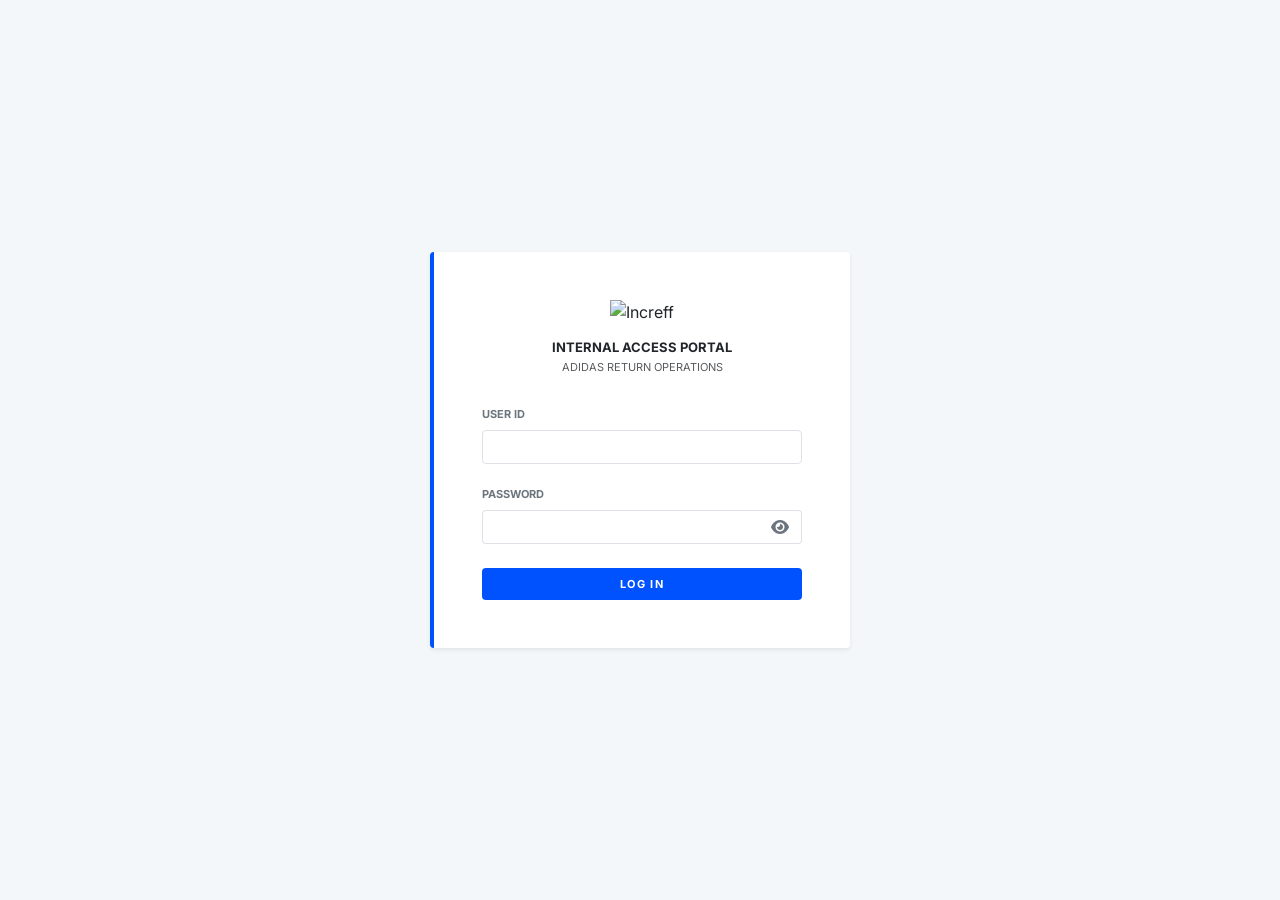
==== commit 63c55141: "Adidas" ====
--- a/index.html
+++ b/index.html
@@ -15,7 +15,8 @@
         <div class="text-center mb-4">
             <img src="https://cdn.prod.website-files.com/64dacf5e829926e42212e23f/67ea4b4e92d4fccc9bfe60c2_65d6d8b6f1213f493da7d67f_Original%2520Logo_Increff%2520(1).png" alt="Increff" height="24" class="mb-3">
             <h2 class="inc-text-sm fw-bold text-gray-800 uppercase tracking-tight m-0">Internal Access Portal</h2>
-            <p class="inc-text-xs text-muted uppercase mt-1">Adidas India Operations</p>
+            <!-- <p class="inc-text-xs text-muted uppercase mt-1">Adidas India Operations</p> -->
+            <p class="inc-text-xs text-muted uppercase mt-1">Adidas Return Operations</p>
         </div>
         
         <div class="mb-3">
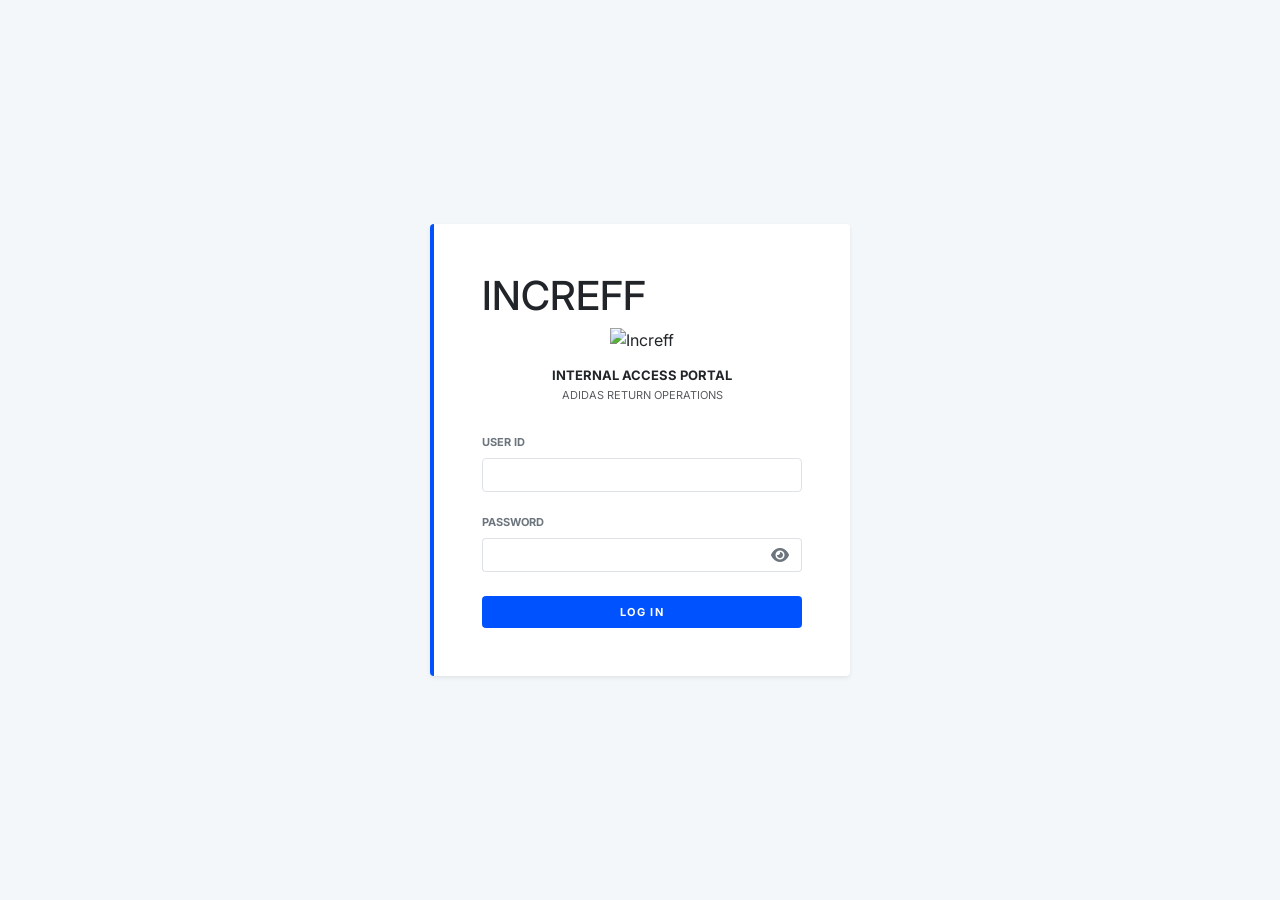
==== commit 330203f2: "Testing" ====
--- a/index.html
+++ b/index.html
@@ -11,7 +11,7 @@
 </head>
 <body class="increff-bg d-flex align-items-center justify-content-center vh-100 px-3">
     <div class="increff-card bg-white p-4 p-md-5 shadow-sm border-0 rounded-1 animate-fade-in" style="max-width: 420px; width: 100%;">
-        
+        <h1>INCREFF</h1>
         <div class="text-center mb-4">
             <img src="https://cdn.prod.website-files.com/64dacf5e829926e42212e23f/67ea4b4e92d4fccc9bfe60c2_65d6d8b6f1213f493da7d67f_Original%2520Logo_Increff%2520(1).png" alt="Increff" height="24" class="mb-3">
             <h2 class="inc-text-sm fw-bold text-gray-800 uppercase tracking-tight m-0">Internal Access Portal</h2>
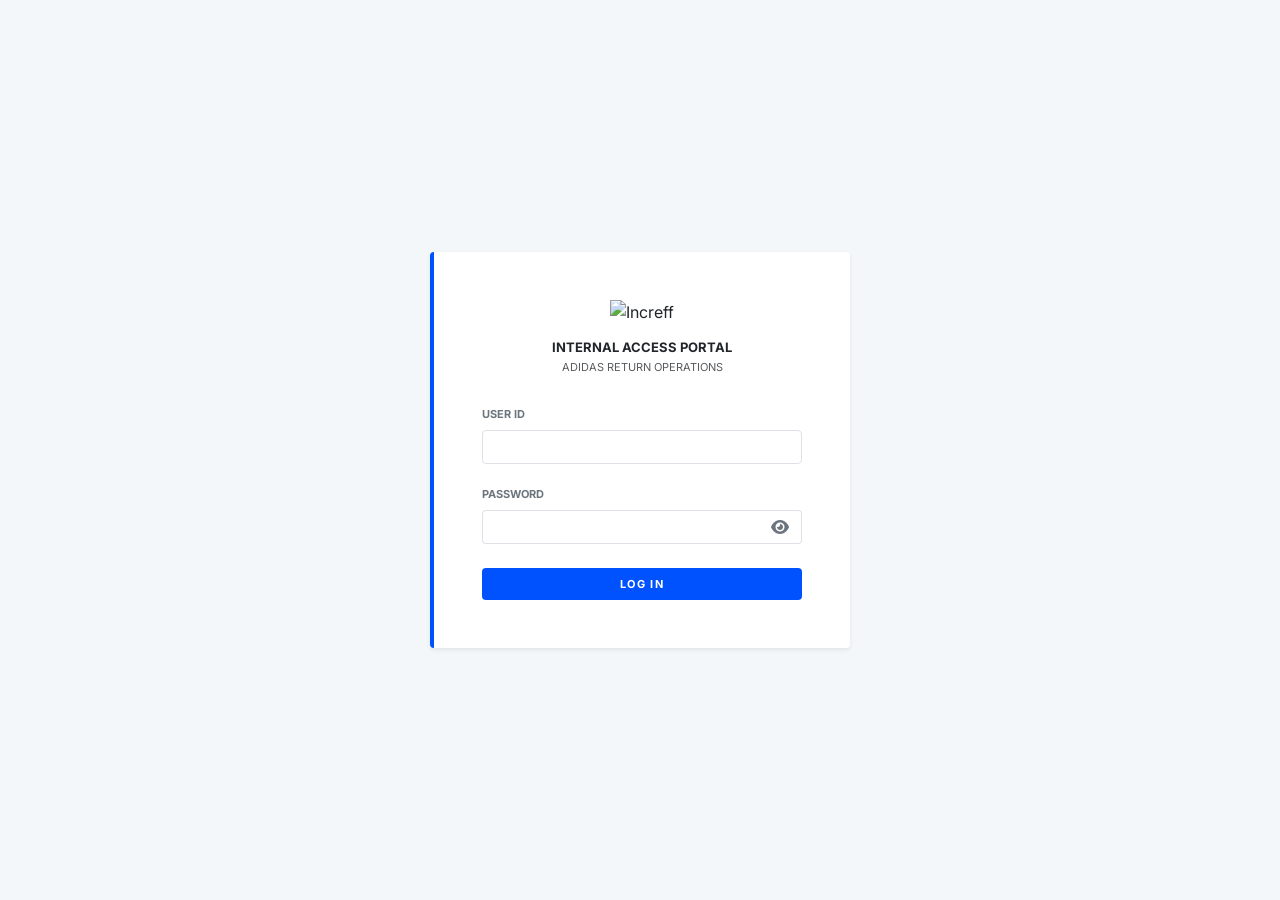
==== commit 75b373bd: "Final" ====
--- a/index.html
+++ b/index.html
@@ -11,7 +11,7 @@
 </head>
 <body class="increff-bg d-flex align-items-center justify-content-center vh-100 px-3">
     <div class="increff-card bg-white p-4 p-md-5 shadow-sm border-0 rounded-1 animate-fade-in" style="max-width: 420px; width: 100%;">
-        <h1>INCREFF</h1>
+        
         <div class="text-center mb-4">
             <img src="https://cdn.prod.website-files.com/64dacf5e829926e42212e23f/67ea4b4e92d4fccc9bfe60c2_65d6d8b6f1213f493da7d67f_Original%2520Logo_Increff%2520(1).png" alt="Increff" height="24" class="mb-3">
             <h2 class="inc-text-sm fw-bold text-gray-800 uppercase tracking-tight m-0">Internal Access Portal</h2>
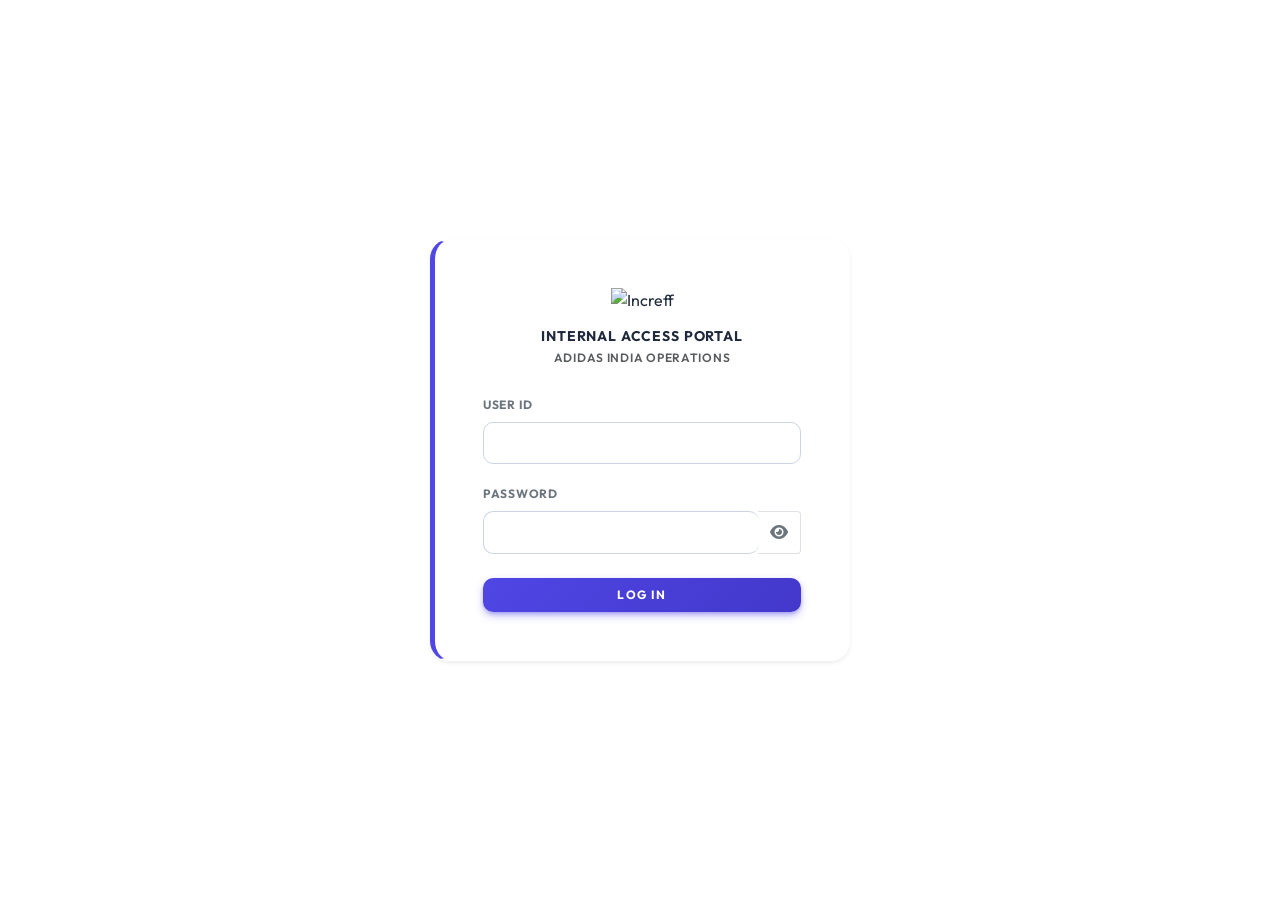
==== commit f0edf379: "Add files via upload" ====
--- a/index.html
+++ b/index.html
@@ -4,6 +4,7 @@
     <meta charset="UTF-8">
     <meta name="viewport" content="width=device-width, initial-scale=1.0, maximum-scale=1.0, user-scalable=no">
     <title>Login | Increff Return AI</title>
+    
     <link href="https://cdn.jsdelivr.net/npm/bootstrap@5.3.0/dist/css/bootstrap.min.css" rel="stylesheet">
     <link href="https://fonts.googleapis.com/css2?family=Inter:wght@400;600;700&display=swap" rel="stylesheet">
     <link href="https://cdnjs.cloudflare.com/ajax/libs/font-awesome/6.4.0/css/all.min.css" rel="stylesheet">
@@ -15,8 +16,7 @@
         <div class="text-center mb-4">
             <img src="https://cdn.prod.website-files.com/64dacf5e829926e42212e23f/67ea4b4e92d4fccc9bfe60c2_65d6d8b6f1213f493da7d67f_Original%2520Logo_Increff%2520(1).png" alt="Increff" height="24" class="mb-3">
             <h2 class="inc-text-sm fw-bold text-gray-800 uppercase tracking-tight m-0">Internal Access Portal</h2>
-            <!-- <p class="inc-text-xs text-muted uppercase mt-1">Adidas India Operations</p> -->
-            <p class="inc-text-xs text-muted uppercase mt-1">Adidas Return Operations</p>
+            <p class="inc-text-xs text-muted uppercase mt-1">Adidas India Operations</p>
         </div>
         
         <div class="mb-3">
--- a/style.css
+++ b/style.css
@@ -1,118 +1,206 @@
-/* Increff Professional Theme Global Rules */
+/* Increff Professional & Modern Animated Theme */
+@import url('https://fonts.googleapis.com/css2?family=Outfit:wght@300;400;500;600;700&display=swap');
+
+:root {
+    --primary: #4F46E5;
+    --primary-hover: #4338CA;
+    --primary-glow: rgba(79, 70, 229, 0.4);
+    --secondary: #10B981;
+    --bg-gradient-1: #e0e7ff;
+    --bg-gradient-2: #f3e8ff;
+    --bg-gradient-3: #fce7f3;
+}
+
 body {
-    background-color: #F4F7F9;
-    font-family: 'Inter', sans-serif;
+    background: linear-gradient(-45deg, var(--bg-gradient-1), var(--bg-gradient-2), var(--bg-gradient-3), #e0f2fe);
+    background-size: 400% 400%;
+    animation: gradientBG 15s ease infinite;
+    font-family: 'Outfit', sans-serif;
     -webkit-font-smoothing: antialiased;
+    color: #1e293b;
+    min-height: 100vh;
+}
+
+@keyframes gradientBG {
+    0% { background-position: 0% 50%; }
+    50% { background-position: 100% 50%; }
+    100% { background-position: 0% 50%; }
 }
 
 .increff-bg {
-    background-color: #F4F7F9;
-}
-
-/* Custom Increff Typography Sizes */
-.inc-text-xs {
-    font-size: 11px;
-}
-
-.inc-text-sm {
-    font-size: 13px;
-}
-
-.inc-text-lg {
-    font-size: 18px;
-}
-
-/* Branding: Increff Blue Accent */
+    background: transparent !important;
+}
+
+/* Glassmorphism Card styling */
 .increff-card {
-    background: #FFFFFF;
-    border-left: 4px solid #0052FF !important;
-}
-
-/* Focus and Interaction States */
-.focus-primary:focus {
-    border-color: #0052FF;
-    box-shadow: 0 0 0 0.2rem rgba(0, 82, 255, 0.1);
-}
-
-/* Custom File Upload Styles */
+    background: rgba(255, 255, 255, 0.75) !important;
+    backdrop-filter: blur(16px);
+    -webkit-backdrop-filter: blur(16px);
+    border: 1px solid rgba(255, 255, 255, 0.6) !important;
+    border-left: 5px solid var(--primary) !important;
+    border-radius: 20px !important;
+    box-shadow: 0 10px 40px rgba(0, 0, 0, 0.08), 0 1px 3px rgba(0,0,0,0.05);
+    transition: transform 0.4s cubic-bezier(0.175, 0.885, 0.32, 1.275), box-shadow 0.4s ease;
+}
+
+.increff-card:hover {
+    transform: translateY(-5px);
+    box-shadow: 0 20px 40px rgba(79, 70, 229, 0.12), 0 5px 15px rgba(0,0,0,0.05);
+}
+
+/* Typography Sizes */
+.inc-text-xs { font-size: 0.75rem; font-weight: 600; letter-spacing: 0.05em; }
+.inc-text-sm { font-size: 0.875rem; font-weight: 500; }
+.inc-text-lg { font-size: 1.25rem; font-weight: 700; letter-spacing: -0.02em; }
+
+/* Focus and Interaction States for Inputs */
+.form-control, .form-select {
+    border-radius: 10px !important;
+    border: 1px solid #cbd5e1;
+    transition: all 0.3s ease;
+    background: rgba(255,255,255,0.9);
+    padding: 0.6rem 1rem;
+}
+
+.form-control:focus, .form-select:focus, .focus-primary:focus {
+    border-color: var(--primary);
+    box-shadow: 0 0 0 4px var(--primary-glow);
+    transform: translateY(-2px);
+}
+
+/* Enhanced Buttons */
+.btn-primary {
+    background: linear-gradient(135deg, var(--primary), var(--primary-hover)) !important;
+    border: none !important;
+    border-radius: 10px !important;
+    position: relative;
+    overflow: hidden;
+    z-index: 1;
+    transition: all 0.3s cubic-bezier(0.4, 0, 0.2, 1);
+    box-shadow: 0 4px 10px -1px var(--primary-glow), 0 2px 4px -1px var(--primary-glow);
+    padding: 0.6rem 1.5rem;
+}
+
+.btn-primary::before {
+    content: '';
+    position: absolute;
+    top: 0; left: -100%;
+    width: 100%; height: 100%;
+    background: linear-gradient(90deg, transparent, rgba(255,255,255,0.25), transparent);
+    transition: left 0.6s ease;
+    z-index: -1;
+}
+
+.btn-primary:hover {
+    transform: translateY(-3px) scale(1.02);
+    box-shadow: 0 10px 20px -3px var(--primary-glow), 0 4px 6px -2px var(--primary-glow);
+}
+
+.btn-primary:hover::before {
+    left: 100%;
+}
+
+.btn-primary:active {
+    transform: translateY(0) scale(0.98);
+}
+
+/* Dropzone with pulsing animation */
 .increff-dropzone {
-    background-color: #FCFDFF;
-    border-color: #DCE3E9;
-    transition: all 0.2s ease;
+    background: rgba(248, 250, 252, 0.6);
+    border: 2px dashed #94a3b8;
+    border-radius: 16px !important;
+    transition: all 0.3s ease;
+    position: relative;
+    overflow: hidden;
 }
 
 .increff-dropzone:hover,
 .drop-zone-active {
-    background-color: #F0F5FF;
-    border-color: #0052FF !important;
-    outline: none;
+    background: rgba(238, 242, 255, 0.8);
+    border-color: var(--primary) !important;
+    transform: scale(1.02);
+    box-shadow: inset 0 0 20px rgba(79, 70, 229, 0.05);
+}
+
+.increff-dropzone i {
+    transition: transform 0.4s cubic-bezier(0.175, 0.885, 0.32, 1.275), color 0.3s ease;
+}
+
+.increff-dropzone:hover i {
+    transform: translateY(-10px) scale(1.2);
+    color: var(--primary) !important;
 }
 
 /* Terminal Logging UI */
 .terminal-box {
-    background-color: #1A1C22;
-    border-radius: 2px;
-    height: 120px;
+    background-color: #0f172a;
+    border-radius: 12px;
+    height: 140px;
     overflow-y: auto;
-    border-bottom: 2px solid #0052FF;
+    border: 1px solid #334155;
+    border-left: 4px solid var(--secondary);
+    box-shadow: inset 0 4px 6px rgba(0,0,0,0.3);
+    font-family: 'Courier New', Courier, monospace;
 }
 
 /* Component Decoration */
 .success-icon-box {
-    width: 60px;
-    height: 60px;
-    background-color: #2ECC71;
+    width: 80px;
+    height: 80px;
+    background: linear-gradient(135deg, #10B981, #059669);
     border-radius: 50%;
     display: flex;
     align-items: center;
     justify-content: center;
-}
-
-.btn-primary {
-    background-color: #0052FF;
-    border: none;
-}
-
-.btn-primary:hover {
-    background-color: #0041CC;
+    box-shadow: 0 0 30px rgba(16, 185, 129, 0.4);
+    animation: scaleInBounce 0.7s cubic-bezier(0.175, 0.885, 0.32, 1.275) forwards;
+}
+
+@keyframes scaleInBounce {
+    0% { transform: scale(0); opacity: 0; }
+    60% { transform: scale(1.15); opacity: 1; }
+    100% { transform: scale(1); opacity: 1; }
+}
+
+/* Navbar Glassmorphism */
+.navbar {
+    background: rgba(255, 255, 255, 0.65) !important;
+    backdrop-filter: blur(12px);
+    -webkit-backdrop-filter: blur(12px);
+    border-bottom: 1px solid rgba(255, 255, 255, 0.3) !important;
+    box-shadow: 0 4px 20px rgba(0, 0, 0, 0.03) !important;
 }
 
 /* Keyframe Animations */
 .animate-fade-in {
-    animation: fadeIn 0.4s ease-out;
+    animation: fadeIn 0.6s ease-out forwards;
 }
 
 @keyframes fadeIn {
-    from {
-        opacity: 0;
-    }
-
-    to {
-        opacity: 1;
-    }
+    from { opacity: 0; transform: scale(0.96); }
+    to { opacity: 1; transform: scale(1); }
 }
 
 .animate-slide-up {
-    animation: slideUp 0.4s ease-out;
+    animation: slideUp 0.6s cubic-bezier(0.175, 0.885, 0.32, 1.275) forwards;
+    opacity: 0; 
 }
 
 @keyframes slideUp {
-    from {
-        transform: translateY(20px);
-        opacity: 0;
-    }
-
-    to {
-        transform: translateY(0);
-        opacity: 1;
-    }
+    from { transform: translateY(40px) scale(0.95); opacity: 0; }
+    to { transform: translateY(0) scale(1); opacity: 1; }
 }
 
 /* Helpers */
-.uppercase {
-    text-transform: uppercase;
-}
-
-.tracking-widest {
-    letter-spacing: 0.12em;
+.uppercase { text-transform: uppercase; letter-spacing: 0.06em; }
+.tracking-widest { letter-spacing: 0.12em; }
+
+/* Page Exit Transition */
+.animate-page-exit {
+    animation: pageExit 0.6s cubic-bezier(0.55, 0.085, 0.68, 0.53) forwards;
+}
+
+@keyframes pageExit {
+    from { opacity: 1; transform: scale(1); filter: blur(0px); }
+    to { opacity: 0; transform: scale(1.05); filter: blur(10px); }
 }
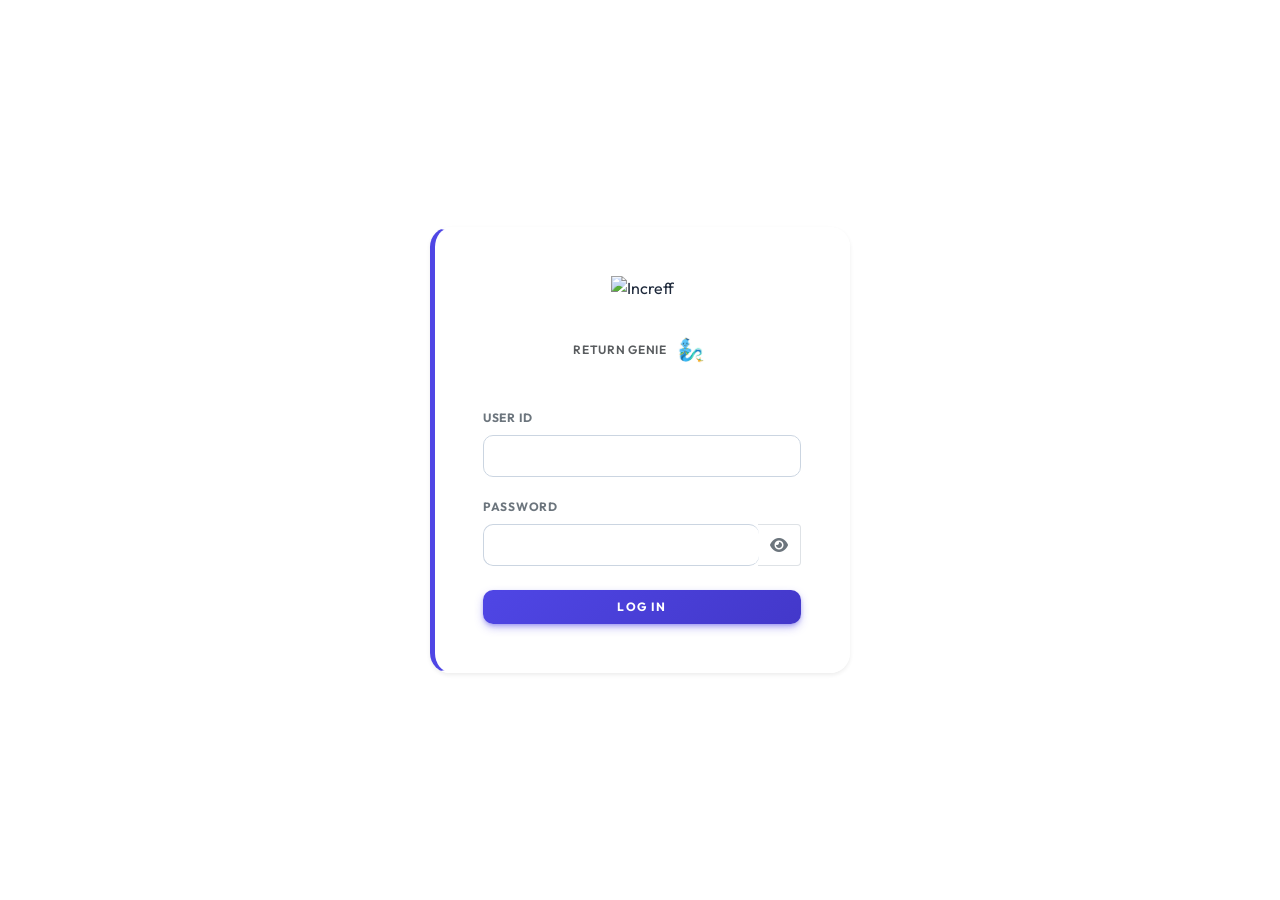
==== commit 644adadf: "Added genie and updated the url" ====
--- a/index.html
+++ b/index.html
@@ -1,45 +1,56 @@
 <!DOCTYPE html>
 <html lang="en">
+
 <head>
     <meta charset="UTF-8">
     <meta name="viewport" content="width=device-width, initial-scale=1.0, maximum-scale=1.0, user-scalable=no">
     <title>Login | Increff Return AI</title>
-    
+
     <link href="https://cdn.jsdelivr.net/npm/bootstrap@5.3.0/dist/css/bootstrap.min.css" rel="stylesheet">
     <link href="https://fonts.googleapis.com/css2?family=Inter:wght@400;600;700&display=swap" rel="stylesheet">
     <link href="https://cdnjs.cloudflare.com/ajax/libs/font-awesome/6.4.0/css/all.min.css" rel="stylesheet">
     <link rel="stylesheet" href="style.css">
 </head>
+
 <body class="increff-bg d-flex align-items-center justify-content-center vh-100 px-3">
-    <div class="increff-card bg-white p-4 p-md-5 shadow-sm border-0 rounded-1 animate-fade-in" style="max-width: 420px; width: 100%;">
-        
+    <div class="increff-card bg-white p-4 p-md-5 shadow-sm border-0 rounded-1 animate-fade-in"
+        style="max-width: 420px; width: 100%;">
+
         <div class="text-center mb-4">
-            <img src="https://cdn.prod.website-files.com/64dacf5e829926e42212e23f/67ea4b4e92d4fccc9bfe60c2_65d6d8b6f1213f493da7d67f_Original%2520Logo_Increff%2520(1).png" alt="Increff" height="24" class="mb-3">
-            <h2 class="inc-text-sm fw-bold text-gray-800 uppercase tracking-tight m-0">Internal Access Portal</h2>
-            <p class="inc-text-xs text-muted uppercase mt-1">Adidas India Operations</p>
+            <img src="https://cdn.prod.website-files.com/64dacf5e829926e42212e23f/67ea4b4e92d4fccc9bfe60c2_65d6d8b6f1213f493da7d67f_Original%2520Logo_Increff%2520(1).png"
+                alt="Increff" height="36" class="mb-3">
+            <!-- <h2 class="inc-text-sm fw-bold text-gray-800 uppercase tracking-tight m-0">Internal Access Portal</h2> -->
+            <div class="d-flex align-items-center justify-content-center gap-1 mt-1">
+                <p class="inc-text-xs text-muted uppercase m-0">Return Genie</p>
+                <img src="/download.png" alt="Return Genie logo" id="Genie">
+            </div>
         </div>
-        
+
         <div class="mb-3">
             <label class="form-label inc-text-xs fw-bold text-secondary uppercase">User ID</label>
-            <input type="text" id="login-user" class="form-control inc-text-sm rounded-1 shadow-none focus-primary" >
+            <input type="text" id="login-user" class="form-control inc-text-sm rounded-1 shadow-none focus-primary">
         </div>
 
         <div class="mb-4">
             <label class="form-label inc-text-xs fw-bold text-secondary uppercase">Password</label>
             <div class="input-group">
-                <input type="password" id="login-pass" class="form-control inc-text-sm rounded-start-1 shadow-none focus-primary border-end-0" >
-                <span class="input-group-text bg-white border-start-0 rounded-end-1 cursor-pointer" id="toggle-password" style="cursor: pointer;">
+                <input type="password" id="login-pass"
+                    class="form-control inc-text-sm rounded-start-1 shadow-none focus-primary border-end-0">
+                <span class="input-group-text bg-white border-start-0 rounded-end-1 cursor-pointer" id="toggle-password"
+                    style="cursor: pointer;">
                     <i class="fa-solid fa-eye text-secondary" id="eye-icon"></i>
                 </span>
             </div>
         </div>
 
-        <button id="login-btn" class="btn btn-primary w-100 rounded-1 inc-text-xs fw-bold uppercase tracking-widest py-2">Log In</button>
-        
+        <button id="login-btn"
+            class="btn btn-primary w-100 rounded-1 inc-text-xs fw-bold uppercase tracking-widest py-2">Log In</button>
+
         <div id="login-error" class="inc-text-xs text-danger mt-3 text-center d-none fw-bold">
             <i class="fa-solid fa-circle-exclamation me-1"></i> Access Denied: Invalid Credentials
         </div>
     </div>
     <script src="login.js"></script>
 </body>
+
 </html>
--- a/style.css
+++ b/style.css
@@ -21,10 +21,25 @@
     min-height: 100vh;
 }
 
+/* Update these lines in your style.css */
+#Genie {
+    width: 40px;
+    height: auto;
+    opacity: 0.9;
+}
+
 @keyframes gradientBG {
-    0% { background-position: 0% 50%; }
-    50% { background-position: 100% 50%; }
-    100% { background-position: 0% 50%; }
+    0% {
+        background-position: 0% 50%;
+    }
+
+    50% {
+        background-position: 100% 50%;
+    }
+
+    100% {
+        background-position: 0% 50%;
+    }
 }
 
 .increff-bg {
@@ -39,30 +54,46 @@
     border: 1px solid rgba(255, 255, 255, 0.6) !important;
     border-left: 5px solid var(--primary) !important;
     border-radius: 20px !important;
-    box-shadow: 0 10px 40px rgba(0, 0, 0, 0.08), 0 1px 3px rgba(0,0,0,0.05);
+    box-shadow: 0 10px 40px rgba(0, 0, 0, 0.08), 0 1px 3px rgba(0, 0, 0, 0.05);
     transition: transform 0.4s cubic-bezier(0.175, 0.885, 0.32, 1.275), box-shadow 0.4s ease;
 }
 
 .increff-card:hover {
     transform: translateY(-5px);
-    box-shadow: 0 20px 40px rgba(79, 70, 229, 0.12), 0 5px 15px rgba(0,0,0,0.05);
+    box-shadow: 0 20px 40px rgba(79, 70, 229, 0.12), 0 5px 15px rgba(0, 0, 0, 0.05);
 }
 
 /* Typography Sizes */
-.inc-text-xs { font-size: 0.75rem; font-weight: 600; letter-spacing: 0.05em; }
-.inc-text-sm { font-size: 0.875rem; font-weight: 500; }
-.inc-text-lg { font-size: 1.25rem; font-weight: 700; letter-spacing: -0.02em; }
+.inc-text-xs {
+    font-size: 0.75rem;
+    font-weight: 600;
+    letter-spacing: 0.05em;
+}
+
+.inc-text-sm {
+    font-size: 0.875rem;
+    font-weight: 500;
+}
+
+.inc-text-lg {
+    font-size: 1.25rem;
+    font-weight: 700;
+    letter-spacing: -0.02em;
+}
 
 /* Focus and Interaction States for Inputs */
-.form-control, .form-select {
+.form-control,
+.form-select {
     border-radius: 10px !important;
     border: 1px solid #cbd5e1;
     transition: all 0.3s ease;
-    background: rgba(255,255,255,0.9);
+    background: rgba(255, 255, 255, 0.9);
     padding: 0.6rem 1rem;
 }
 
-.form-control:focus, .form-select:focus, .focus-primary:focus {
+.form-control:focus,
+.form-select:focus,
+.focus-primary:focus {
     border-color: var(--primary);
     box-shadow: 0 0 0 4px var(--primary-glow);
     transform: translateY(-2px);
@@ -84,9 +115,11 @@
 .btn-primary::before {
     content: '';
     position: absolute;
-    top: 0; left: -100%;
-    width: 100%; height: 100%;
-    background: linear-gradient(90deg, transparent, rgba(255,255,255,0.25), transparent);
+    top: 0;
+    left: -100%;
+    width: 100%;
+    height: 100%;
+    background: linear-gradient(90deg, transparent, rgba(255, 255, 255, 0.25), transparent);
     transition: left 0.6s ease;
     z-index: -1;
 }
@@ -139,7 +172,7 @@
     overflow-y: auto;
     border: 1px solid #334155;
     border-left: 4px solid var(--secondary);
-    box-shadow: inset 0 4px 6px rgba(0,0,0,0.3);
+    box-shadow: inset 0 4px 6px rgba(0, 0, 0, 0.3);
     font-family: 'Courier New', Courier, monospace;
 }
 
@@ -157,9 +190,20 @@
 }
 
 @keyframes scaleInBounce {
-    0% { transform: scale(0); opacity: 0; }
-    60% { transform: scale(1.15); opacity: 1; }
-    100% { transform: scale(1); opacity: 1; }
+    0% {
+        transform: scale(0);
+        opacity: 0;
+    }
+
+    60% {
+        transform: scale(1.15);
+        opacity: 1;
+    }
+
+    100% {
+        transform: scale(1);
+        opacity: 1;
+    }
 }
 
 /* Navbar Glassmorphism */
@@ -177,23 +221,43 @@
 }
 
 @keyframes fadeIn {
-    from { opacity: 0; transform: scale(0.96); }
-    to { opacity: 1; transform: scale(1); }
+    from {
+        opacity: 0;
+        transform: scale(0.96);
+    }
+
+    to {
+        opacity: 1;
+        transform: scale(1);
+    }
 }
 
 .animate-slide-up {
     animation: slideUp 0.6s cubic-bezier(0.175, 0.885, 0.32, 1.275) forwards;
-    opacity: 0; 
+    opacity: 0;
 }
 
 @keyframes slideUp {
-    from { transform: translateY(40px) scale(0.95); opacity: 0; }
-    to { transform: translateY(0) scale(1); opacity: 1; }
+    from {
+        transform: translateY(40px) scale(0.95);
+        opacity: 0;
+    }
+
+    to {
+        transform: translateY(0) scale(1);
+        opacity: 1;
+    }
 }
 
 /* Helpers */
-.uppercase { text-transform: uppercase; letter-spacing: 0.06em; }
-.tracking-widest { letter-spacing: 0.12em; }
+.uppercase {
+    text-transform: uppercase;
+    letter-spacing: 0.06em;
+}
+
+.tracking-widest {
+    letter-spacing: 0.12em;
+}
 
 /* Page Exit Transition */
 .animate-page-exit {
@@ -201,6 +265,15 @@
 }
 
 @keyframes pageExit {
-    from { opacity: 1; transform: scale(1); filter: blur(0px); }
-    to { opacity: 0; transform: scale(1.05); filter: blur(10px); }
+    from {
+        opacity: 1;
+        transform: scale(1);
+        filter: blur(0px);
+    }
+
+    to {
+        opacity: 0;
+        transform: scale(1.05);
+        filter: blur(10px);
+    }
 }
